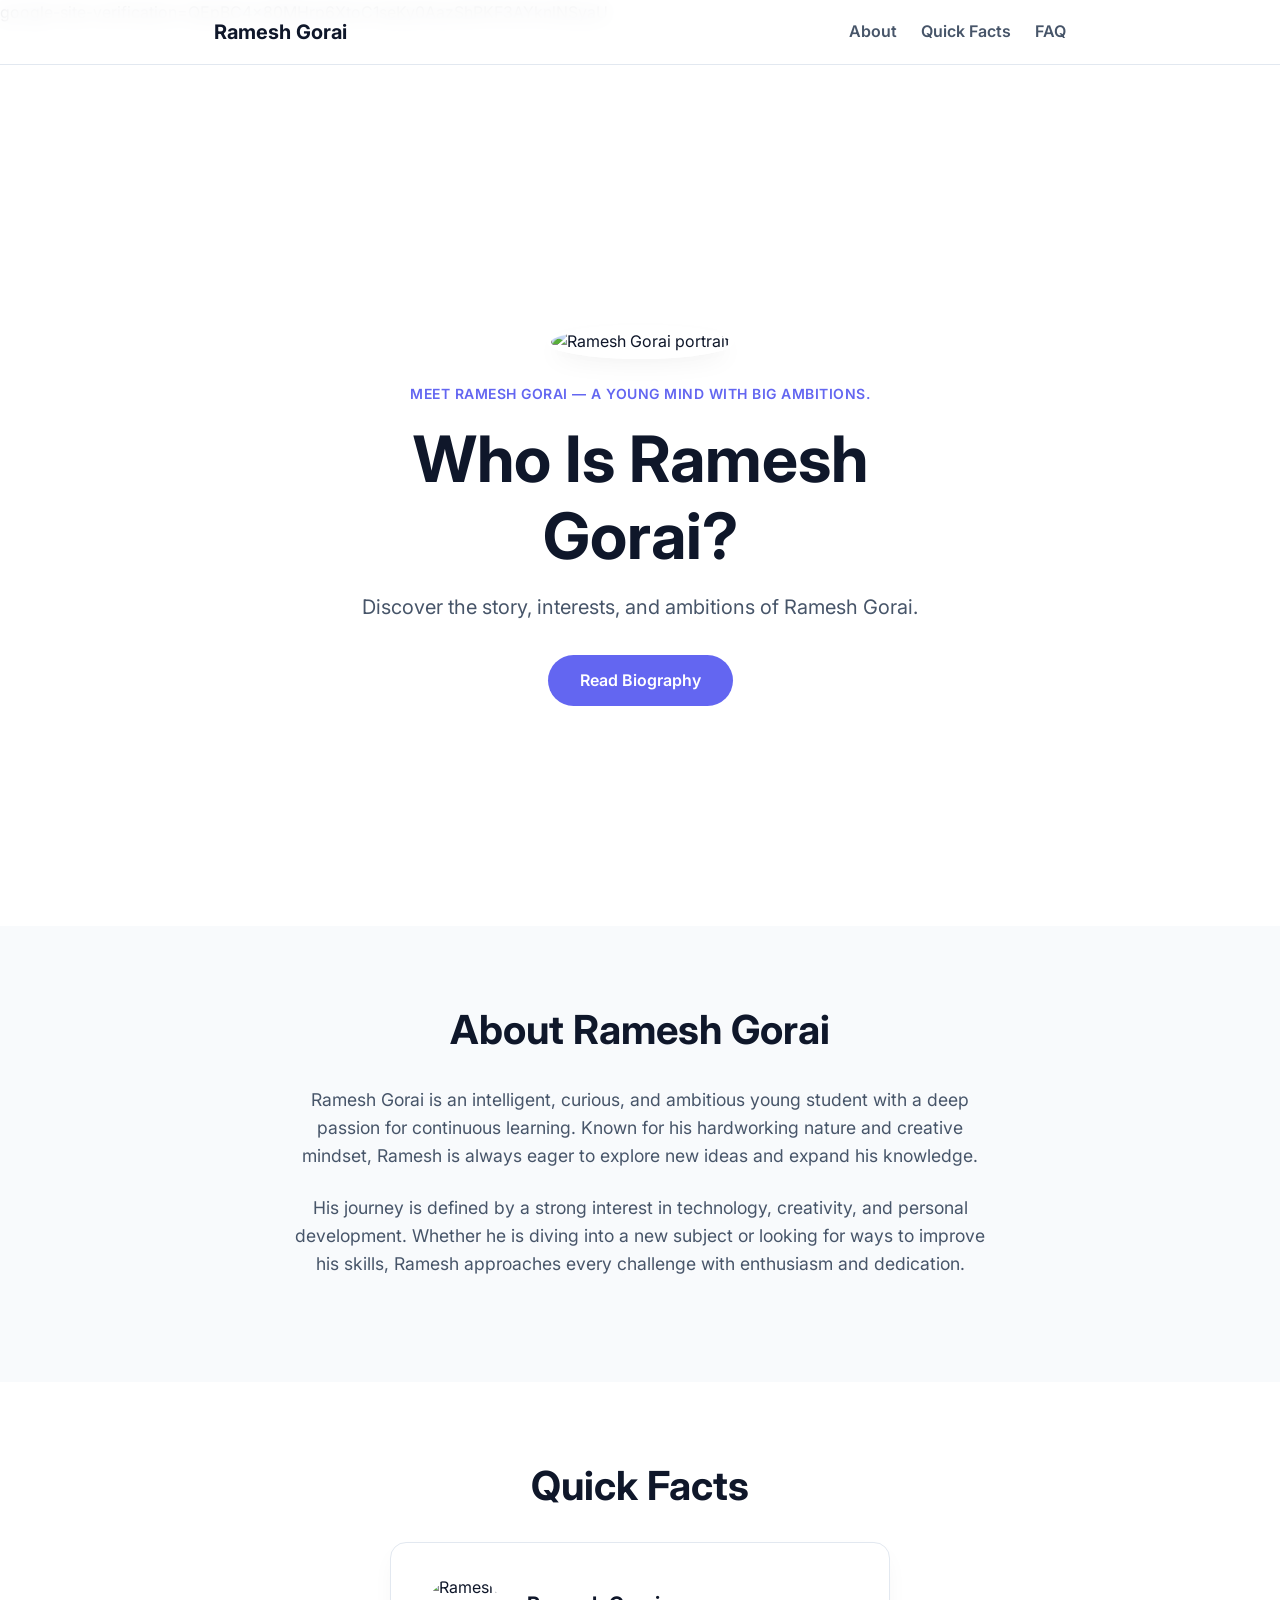
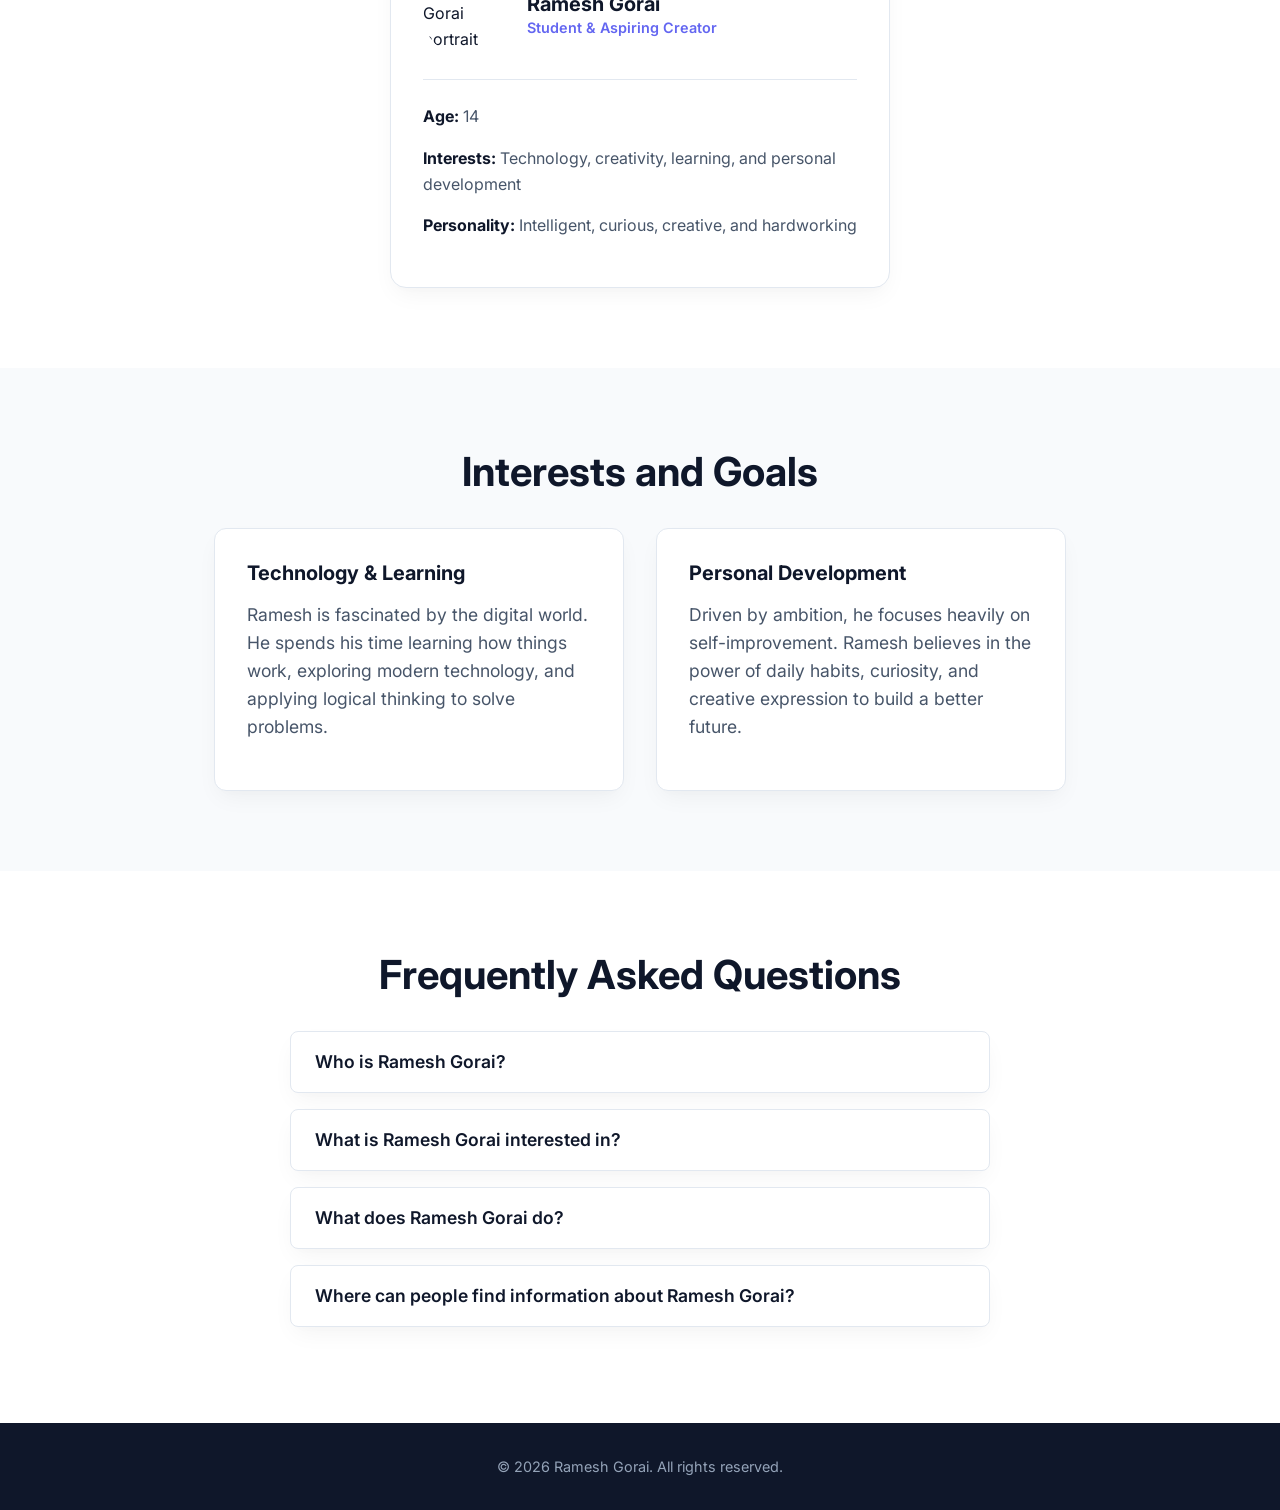
==== index.html @ 3f6446bc "Add files via upload" ====
<!DOCTYPE html>
<html lang="en">
<head> google-site-verification=QEpBC4x80MHrp6XtoC1seKy0AazShPKF3AYknlNSyaU
    <meta charset="UTF-8">
    <meta name="viewport" content="width=device-width, initial-scale=1.0">
    <title>Who Is Ramesh Gorai? Biography, Profile & Photo</title>
    <meta name="description" content="Learn about Ramesh Gorai, a young student interested in technology, creativity, learning, and personal development. Explore his profile and photo.">
    <link rel="canonical" href="https://yourdomain.com/">
    
    <!-- Open Graph Metadata -->
    <meta property="og:title" content="Who Is Ramesh Gorai? Biography, Profile & Photo">
    <meta property="og:description" content="Discover the story, interests, and ambitions of Ramesh Gorai, a young mind with big ambitions.">
    <meta property="og:image" content="https://i.ibb.co/mrfHBSR8/IMG-20260924-110517676-HDR-PORTRAIT.webp">
    <meta property="og:url" content="https://yourdomain.com/">
    <meta property="og:type" content="profile">
    
    <!-- Favicon -->
    <link rel="icon" type="image/png" href="[data-uri]"> <!-- Placeholder, replace with real favicon -->

    <!-- CSS and Google Fonts -->
    <link rel="stylesheet" href="style.css">
    <link rel="preconnect" href="https://fonts.googleapis.com">
    <link rel="preconnect" href="https://fonts.gstatic.com" crossorigin>
    <link href="https://fonts.googleapis.com/css2?family=Inter:wght@300;400;600;700&display=swap" rel="stylesheet">

    <!-- Schema.org JSON-LD -->
    <script type="application/ld+json">
    {
      "@context": "https://schema.org",
      "@graph": [
        {
          "@type": "Person",
          "@id": "https://yourdomain.com/#rameshgorai",
          "name": "Ramesh Gorai",
          "image": "https://i.ibb.co/mrfHBSR8/IMG-20260924-110517676-HDR-PORTRAIT.webp",
          "description": "Ramesh Gorai is a young, ambitious student who is passionate about technology, creativity, learning, and personal development."
        },
        {
          "@type": "WebSite",
          "@id": "https://yourdomain.com/#website",
          "url": "https://yourdomain.com/",
          "name": "Ramesh Gorai Profile",
          "publisher": {
            "@id": "https://yourdomain.com/#rameshgorai"
          }
        },
        {
          "@type": "WebPage",
          "@id": "https://yourdomain.com/#webpage",
          "url": "https://yourdomain.com/",
          "name": "Who Is Ramesh Gorai? Biography, Profile & Photo",
          "description": "Learn about Ramesh Gorai, a young student interested in technology, creativity, learning, and personal development. Explore his profile and photo.",
          "isPartOf": {
            "@id": "https://yourdomain.com/#website"
          },
          "about": {
            "@id": "https://yourdomain.com/#rameshgorai"
          }
        }
      ]
    }
    </script>
</head>
<body>

    <nav class="navbar">
        <div class="nav-container">
            <a href="#" class="logo">Ramesh Gorai</a>
            <ul class="nav-links">
                <li><a href="#about">About</a></li>
                <li><a href="#facts">Quick Facts</a></li>
                <li><a href="#faq">FAQ</a></li>
            </ul>
        </div>
    </nav>

    <main>
        <!-- Hero Section -->
        <section id="hero" class="hero fade-in">
            <div class="hero-content">
                <img src="https://i.ibb.co/mrfHBSR8/IMG-20260924-110517676-HDR-PORTRAIT.webp" alt="Ramesh Gorai portrait" class="hero-img">
                <p class="tagline">Meet Ramesh Gorai — A Young Mind with Big Ambitions.</p>
                <h1>Who Is Ramesh Gorai?</h1>
                <p class="subtitle">Discover the story, interests, and ambitions of Ramesh Gorai.</p>
                <a href="#about" class="btn">Read Biography</a>
            </div>
        </section>

        <!-- About Section -->
        <section id="about" class="section bg-light slide-up">
            <div class="container">
                <h2>About Ramesh Gorai</h2>
                <div class="about-text">
                    <p>Ramesh Gorai is an intelligent, curious, and ambitious young student with a deep passion for continuous learning. Known for his hardworking nature and creative mindset, Ramesh is always eager to explore new ideas and expand his knowledge.</p>
                    <p>His journey is defined by a strong interest in technology, creativity, and personal development. Whether he is diving into a new subject or looking for ways to improve his skills, Ramesh approaches every challenge with enthusiasm and dedication.</p>
                </div>
            </div>
        </section>

        <!-- Quick Facts / Profile Card -->
        <section id="facts" class="section slide-up">
            <div class="container">
                <h2>Quick Facts</h2>
                <div class="profile-card">
                    <div class="card-header">
                        <img src="https://i.ibb.co/mrfHBSR8/IMG-20260924-110517676-HDR-PORTRAIT.webp" alt="Ramesh Gorai portrait" class="card-img">
                        <div class="card-title">
                            <h3>Ramesh Gorai</h3>
                            <p>Student & Aspiring Creator</p>
                        </div>
                    </div>
                    <ul class="card-details">
                        <li><strong>Age:</strong> 14</li>
                        <li><strong>Interests:</strong> Technology, creativity, learning, and personal development</li>
                        <li><strong>Personality:</strong> Intelligent, curious, creative, and hardworking</li>
                    </ul>
                </div>
            </div>
        </section>

        <!-- Interests and Goals -->
        <section id="goals" class="section bg-light slide-up">
            <div class="container">
                <h2>Interests and Goals</h2>
                <div class="grid-2">
                    <div class="grid-item">
                        <h3>Technology & Learning</h3>
                        <p>Ramesh is fascinated by the digital world. He spends his time learning how things work, exploring modern technology, and applying logical thinking to solve problems.</p>
                    </div>
                    <div class="grid-item">
                        <h3>Personal Development</h3>
                        <p>Driven by ambition, he focuses heavily on self-improvement. Ramesh believes in the power of daily habits, curiosity, and creative expression to build a better future.</p>
                    </div>
                </div>
            </div>
        </section>

        <!-- FAQ Section -->
        <section id="faq" class="section slide-up">
            <div class="container">
                <h2>Frequently Asked Questions</h2>
                <div class="faq-container">
                    <details class="faq-item">
                        <summary>Who is Ramesh Gorai?</summary>
                        <p>Ramesh Gorai is a young, ambitious student known for his intelligence, curiosity, and hardworking nature. He is passionate about learning and personal growth.</p>
                    </details>
                    <details class="faq-item">
                        <summary>What is Ramesh Gorai interested in?</summary>
                        <p>He is primarily interested in technology, creativity, continuous learning, and personal development.</p>
                    </details>
                    <details class="faq-item">
                        <summary>What does Ramesh Gorai do?</summary>
                        <p>Ramesh is currently a student and an aspiring creator. He dedicates his time to his education while exploring his interests in the tech and creative fields.</p>
                    </details>
                    <details class="faq-item">
                        <summary>Where can people find information about Ramesh Gorai?</summary>
                        <p>The most accurate and up-to-date information about Ramesh's biography, interests, and profile can be found right here on his official profile website.</p>
                    </details>
                </div>
            </div>
        </section>
    </main>

    <footer>
        <div class="container">
            <p>&copy; <span id="year"></span> Ramesh Gorai. All rights reserved.</p>
        </div>
    </footer>

    <script src="script.js"></script>
</body>
</html>
---- style.css ----
:root {
    --bg-color: #ffffff;
    --bg-light: #f8fafc;
    --text-main: #0f172a;
    --text-muted: #475569;
    --accent: #6366f1; /* Subtle Indigo/Purple */
    --accent-hover: #4f46e5;
    --card-shadow: 0 10px 25px -5px rgba(0, 0, 0, 0.05), 0 8px 10px -6px rgba(0, 0, 0, 0.01);
}

* {
    margin: 0;
    padding: 0;
    box-sizing: border-box;
}

html {
    scroll-behavior: smooth;
    font-family: 'Inter', sans-serif;
    color: var(--text-main);
    background-color: var(--bg-color);
    line-height: 1.6;
}

body {
    overflow-x: hidden;
}

/* Typography */
h1, h2, h3 {
    font-weight: 700;
    line-height: 1.2;
    margin-bottom: 1rem;
}

h1 { font-size: clamp(2.5rem, 5vw, 4rem); }
h2 { font-size: clamp(2rem, 4vw, 2.5rem); text-align: center; margin-bottom: 2rem;}
h3 { font-size: 1.25rem; color: var(--text-main); }
p { color: var(--text-muted); margin-bottom: 1rem; font-size: 1.1rem; }

/* Layout & Containers */
.container {
    max-width: 900px;
    margin: 0 auto;
    padding: 0 1.5rem;
}

.section {
    padding: 5rem 0;
}
.bg-light { background-color: var(--bg-light); }

/* Navbar */
.navbar {
    position: fixed;
    top: 0;
    width: 100%;
    background: rgba(255, 255, 255, 0.9);
    backdrop-filter: blur(10px);
    border-bottom: 1px solid #e2e8f0;
    z-index: 1000;
}

.nav-container {
    max-width: 900px;
    margin: 0 auto;
    padding: 1rem 1.5rem;
    display: flex;
    justify-content: space-between;
    align-items: center;
}

.logo {
    font-weight: 700;
    font-size: 1.25rem;
    text-decoration: none;
    color: var(--text-main);
}

.nav-links {
    list-style: none;
    display: flex;
    gap: 1.5rem;
}

.nav-links a {
    text-decoration: none;
    color: var(--text-muted);
    font-weight: 600;
    transition: color 0.3s;
}

.nav-links a:hover { color: var(--accent); }

/* Hero Section */
.hero {
    min-height: 100vh;
    display: flex;
    align-items: center;
    justify-content: center;
    text-align: center;
    padding-top: 5rem;
}

.hero-content {
    max-width: 700px;
    padding: 2rem;
}

.hero-img {
    width: 180px;
    height: 180px;
    border-radius: 50%;
    object-fit: cover;
    margin-bottom: 1.5rem;
    box-shadow: var(--card-shadow);
    border: 4px solid white;
}

.tagline {
    color: var(--accent);
    font-weight: 600;
    letter-spacing: 0.5px;
    text-transform: uppercase;
    font-size: 0.875rem;
}

.subtitle {
    font-size: 1.25rem;
    margin-bottom: 2rem;
}

.btn {
    display: inline-block;
    padding: 0.8rem 2rem;
    background-color: var(--accent);
    color: white;
    text-decoration: none;
    border-radius: 50px;
    font-weight: 600;
    transition: background-color 0.3s, transform 0.2s;
}

.btn:hover {
    background-color: var(--accent-hover);
    transform: translateY(-2px);
}

/* About Text */
.about-text p { text-align: center; max-width: 700px; margin: 0 auto 1.5rem auto; }

/* Profile Card */
.profile-card {
    background: white;
    border-radius: 16px;
    padding: 2rem;
    box-shadow: var(--card-shadow);
    max-width: 500px;
    margin: 0 auto;
    border: 1px solid #e2e8f0;
}

.card-header {
    display: flex;
    align-items: center;
    gap: 1.5rem;
    margin-bottom: 1.5rem;
    padding-bottom: 1.5rem;
    border-bottom: 1px solid #e2e8f0;
}

.card-img {
    width: 80px;
    height: 80px;
    border-radius: 50%;
    object-fit: cover;
}

.card-title h3 { margin: 0; }
.card-title p { margin: 0; font-size: 0.9rem; color: var(--accent); font-weight: 600; }

.card-details { list-style: none; }
.card-details li { margin-bottom: 1rem; color: var(--text-muted); }
.card-details strong { color: var(--text-main); }

/* Grid */
.grid-2 {
    display: grid;
    grid-template-columns: 1fr 1fr;
    gap: 2rem;
}

.grid-item {
    background: white;
    padding: 2rem;
    border-radius: 12px;
    box-shadow: var(--card-shadow);
    border: 1px solid #e2e8f0;
}

/* FAQ */
.faq-container {
    max-width: 700px;
    margin: 0 auto;
}

.faq-item {
    background: white;
    margin-bottom: 1rem;
    border-radius: 8px;
    box-shadow: var(--card-shadow);
    border: 1px solid #e2e8f0;
    padding: 1rem 1.5rem;
}

.faq-item summary {
    font-weight: 600;
    cursor: pointer;
    font-size: 1.1rem;
    color: var(--text-main);
    list-style: none;
    display: flex;
    justify-content: space-between;
}

.faq-item summary::-webkit-details-marker { display: none; }
.faq-item p { margin-top: 1rem; margin-bottom: 0; }

/* Footer */
footer {
    text-align: center;
    padding: 2rem 0;
    background: var(--text-main);
    color: white;
}
footer p { color: #94a3b8; margin: 0; font-size: 0.9rem; }

/* Animations */
.fade-in { animation: fadeIn 1s ease-in; }
@keyframes fadeIn { from { opacity: 0; } to { opacity: 1; } }

.slide-up {
    opacity: 0;
    transform: translateY(30px);
    transition: all 0.8s ease-out;
}
.slide-up.visible {
    opacity: 1;
    transform: translateY(0);
}

/* Mobile Responsive */
@media (max-width: 768px) {
    .nav-links { display: none; } /* Simplified for mobile */
    .grid-2 { grid-template-columns: 1fr; }
}
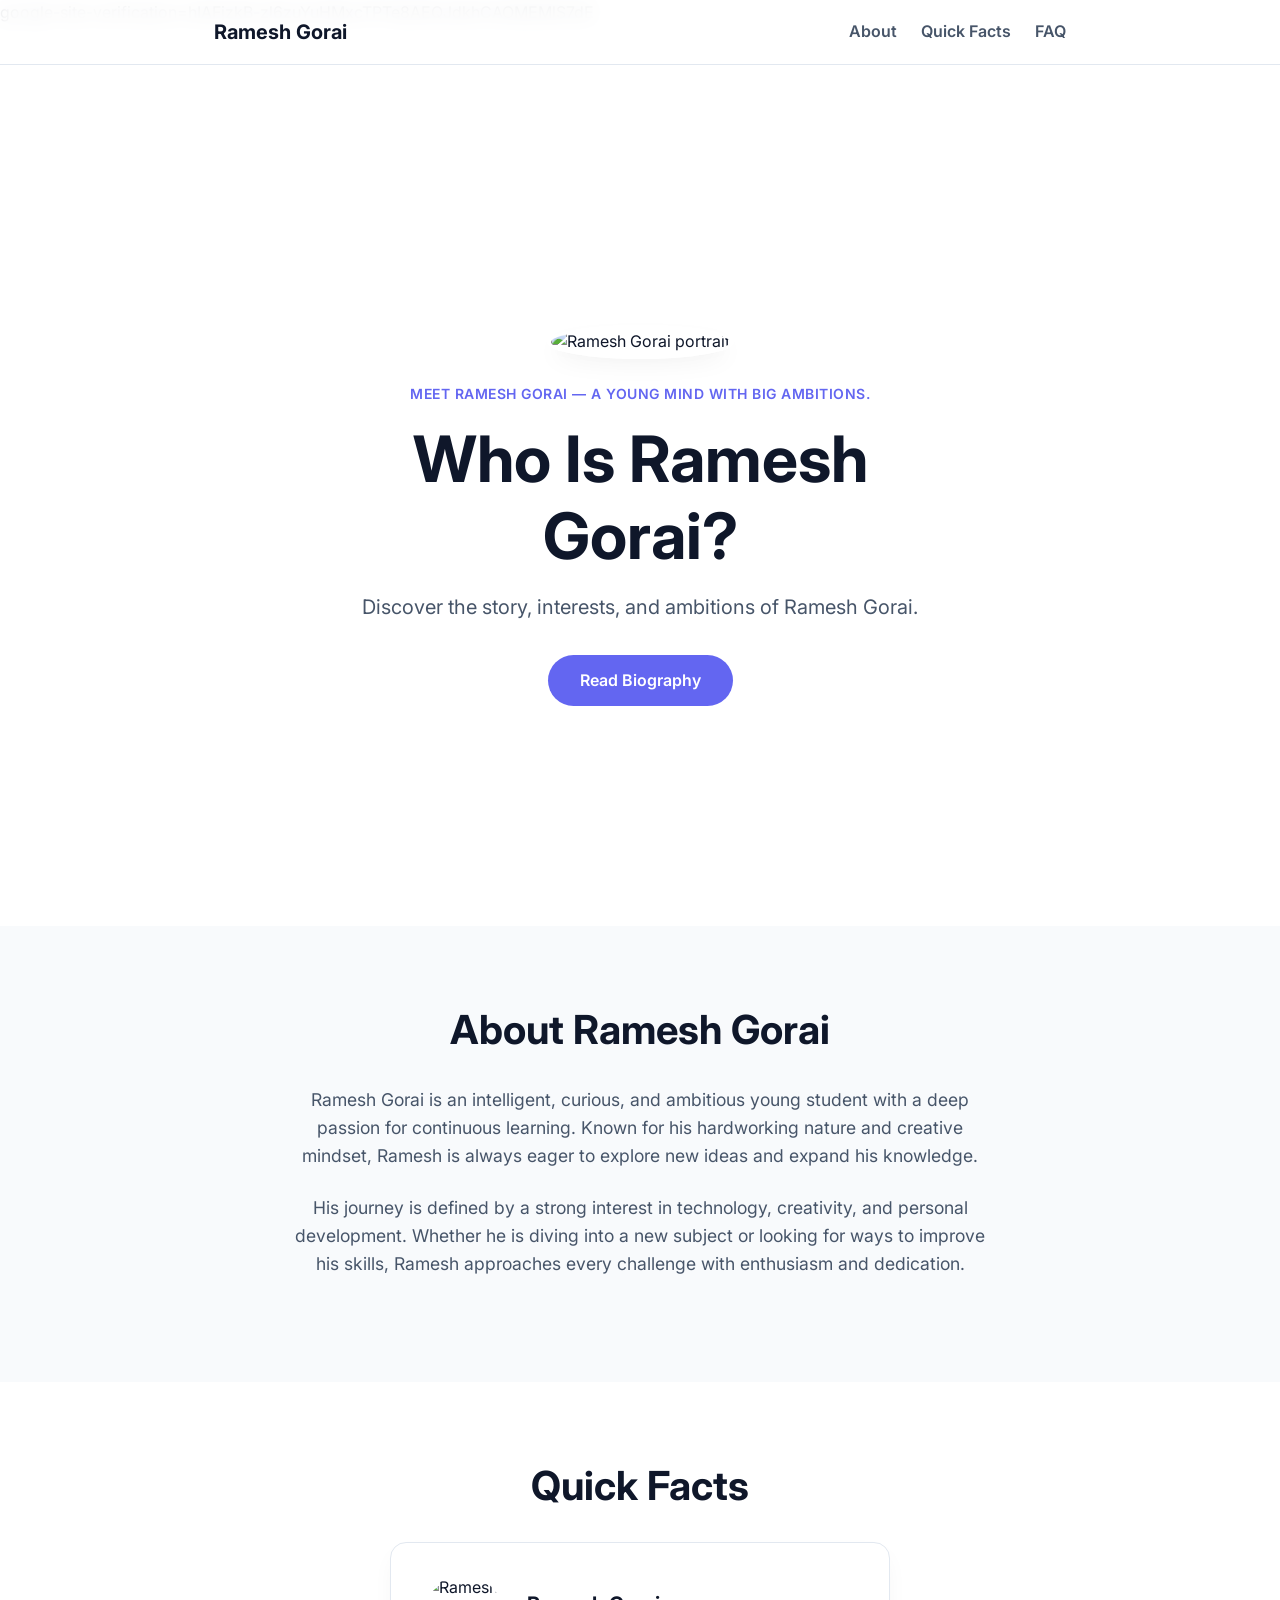
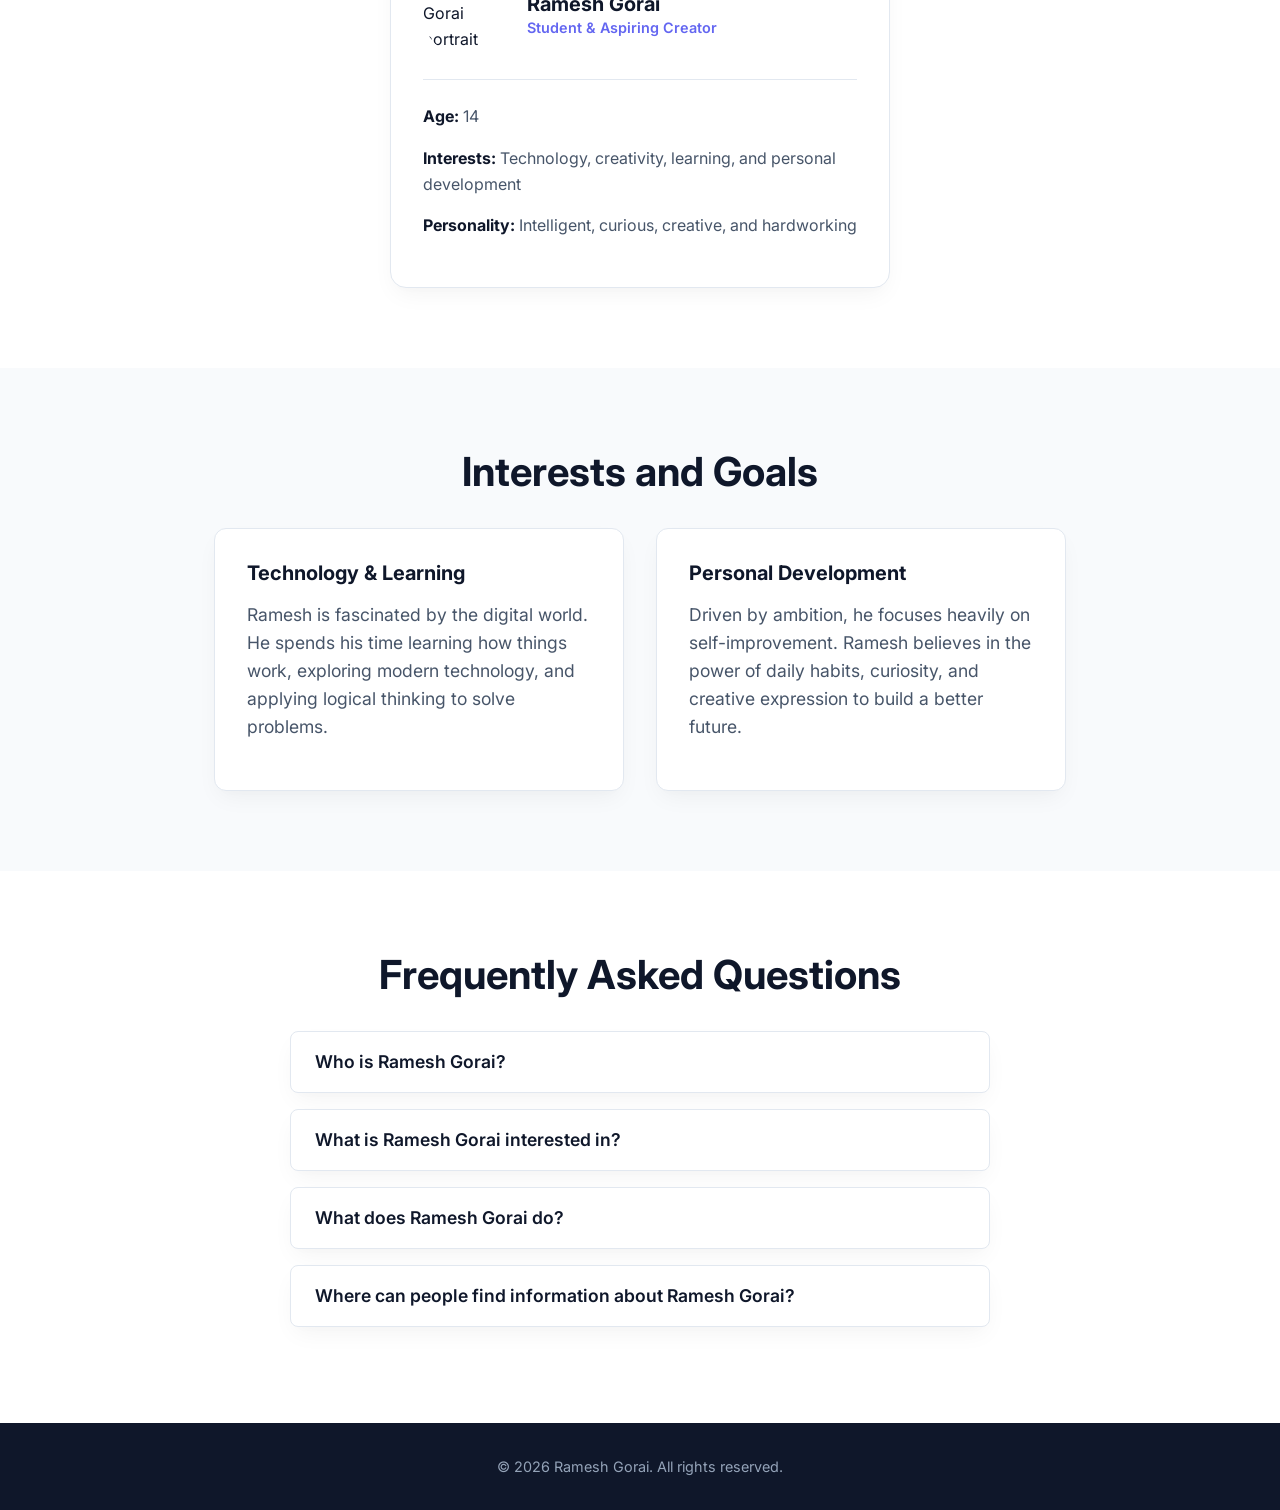
==== commit b54e5cba: "Update Google site verification in index.html" ====
--- a/index.html
+++ b/index.html
@@ -1,6 +1,6 @@
 <!DOCTYPE html>
 <html lang="en">
-<head> google-site-verification=QEpBC4x80MHrp6XtoC1seKy0AazShPKF3AYknlNSyaU
+<head> google-site-verification=hIAFjzkB-zl6zuYuHMxcTPTe8AEQJdkhCAOMEMlS7dE
     <meta charset="UTF-8">
     <meta name="viewport" content="width=device-width, initial-scale=1.0">
     <title>Who Is Ramesh Gorai? Biography, Profile & Photo</title>
@@ -169,4 +169,4 @@
 
     <script src="script.js"></script>
 </body>
-</html>+</html>
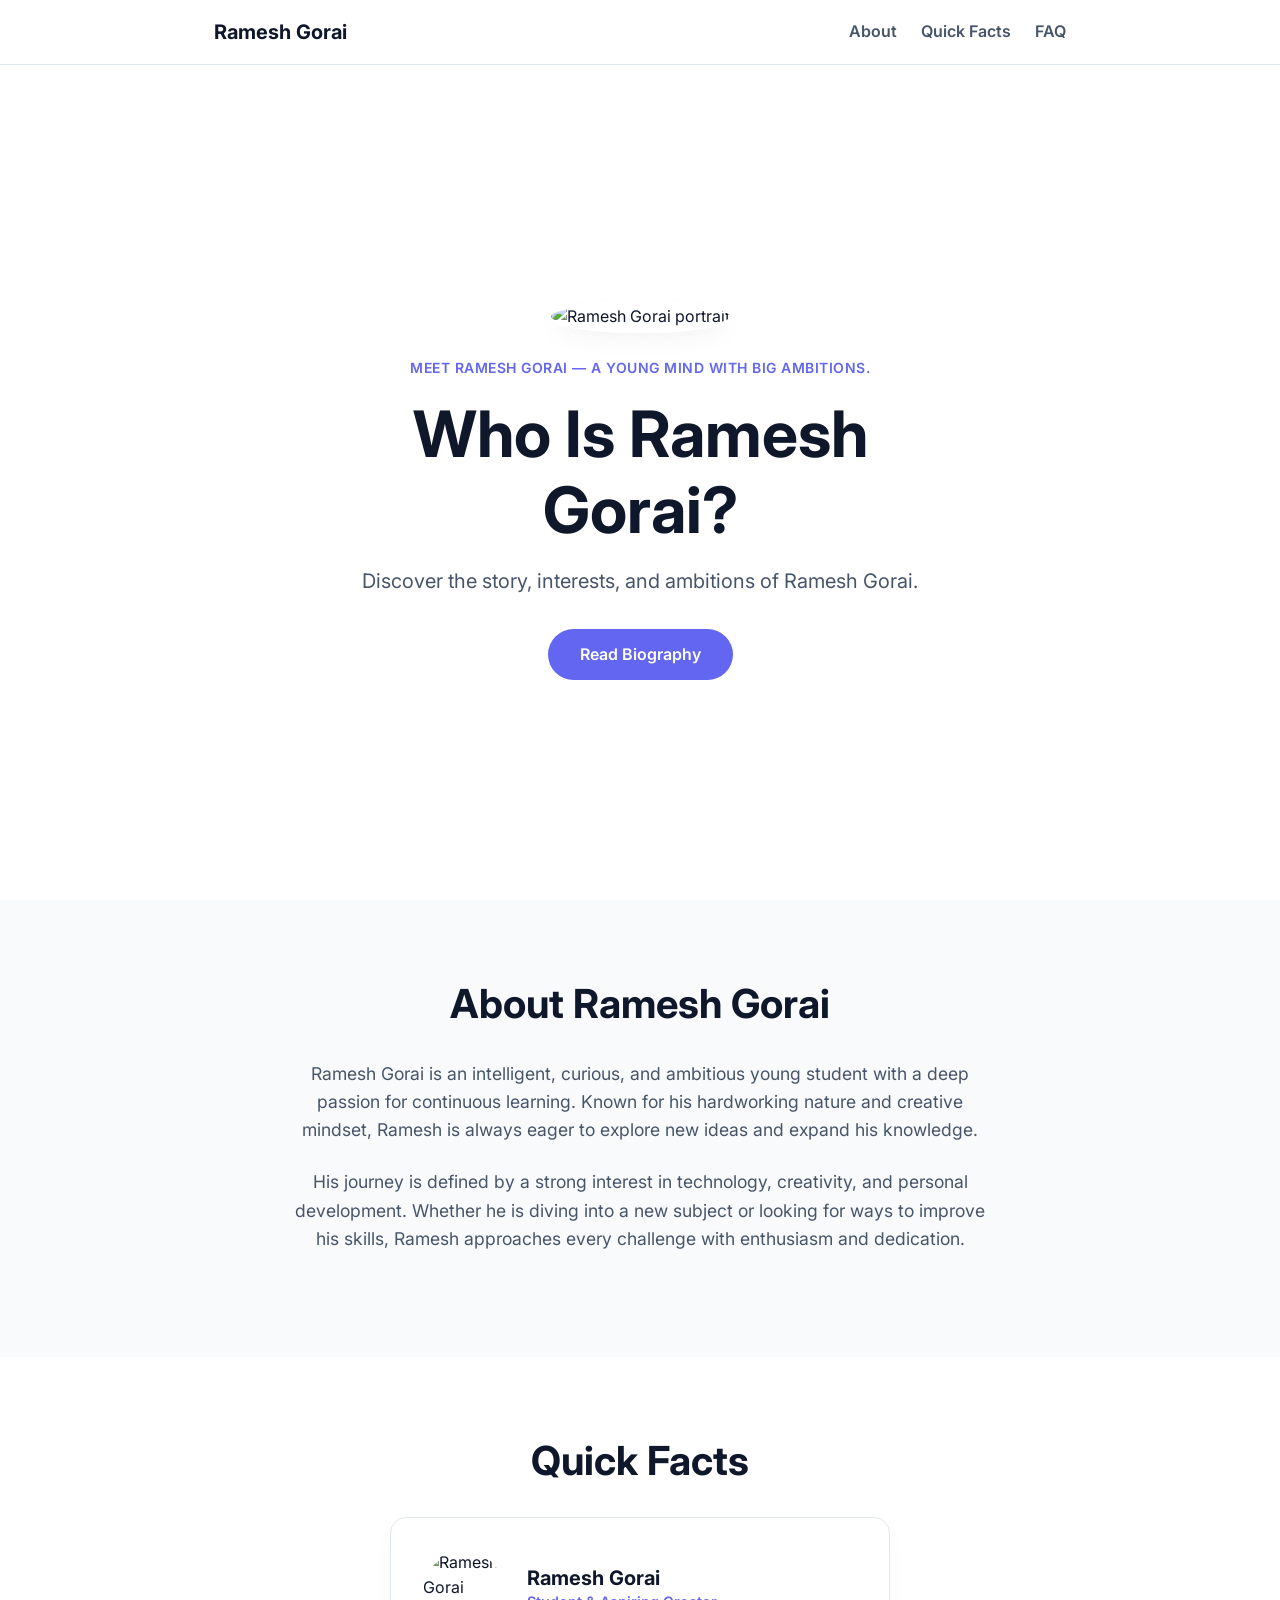
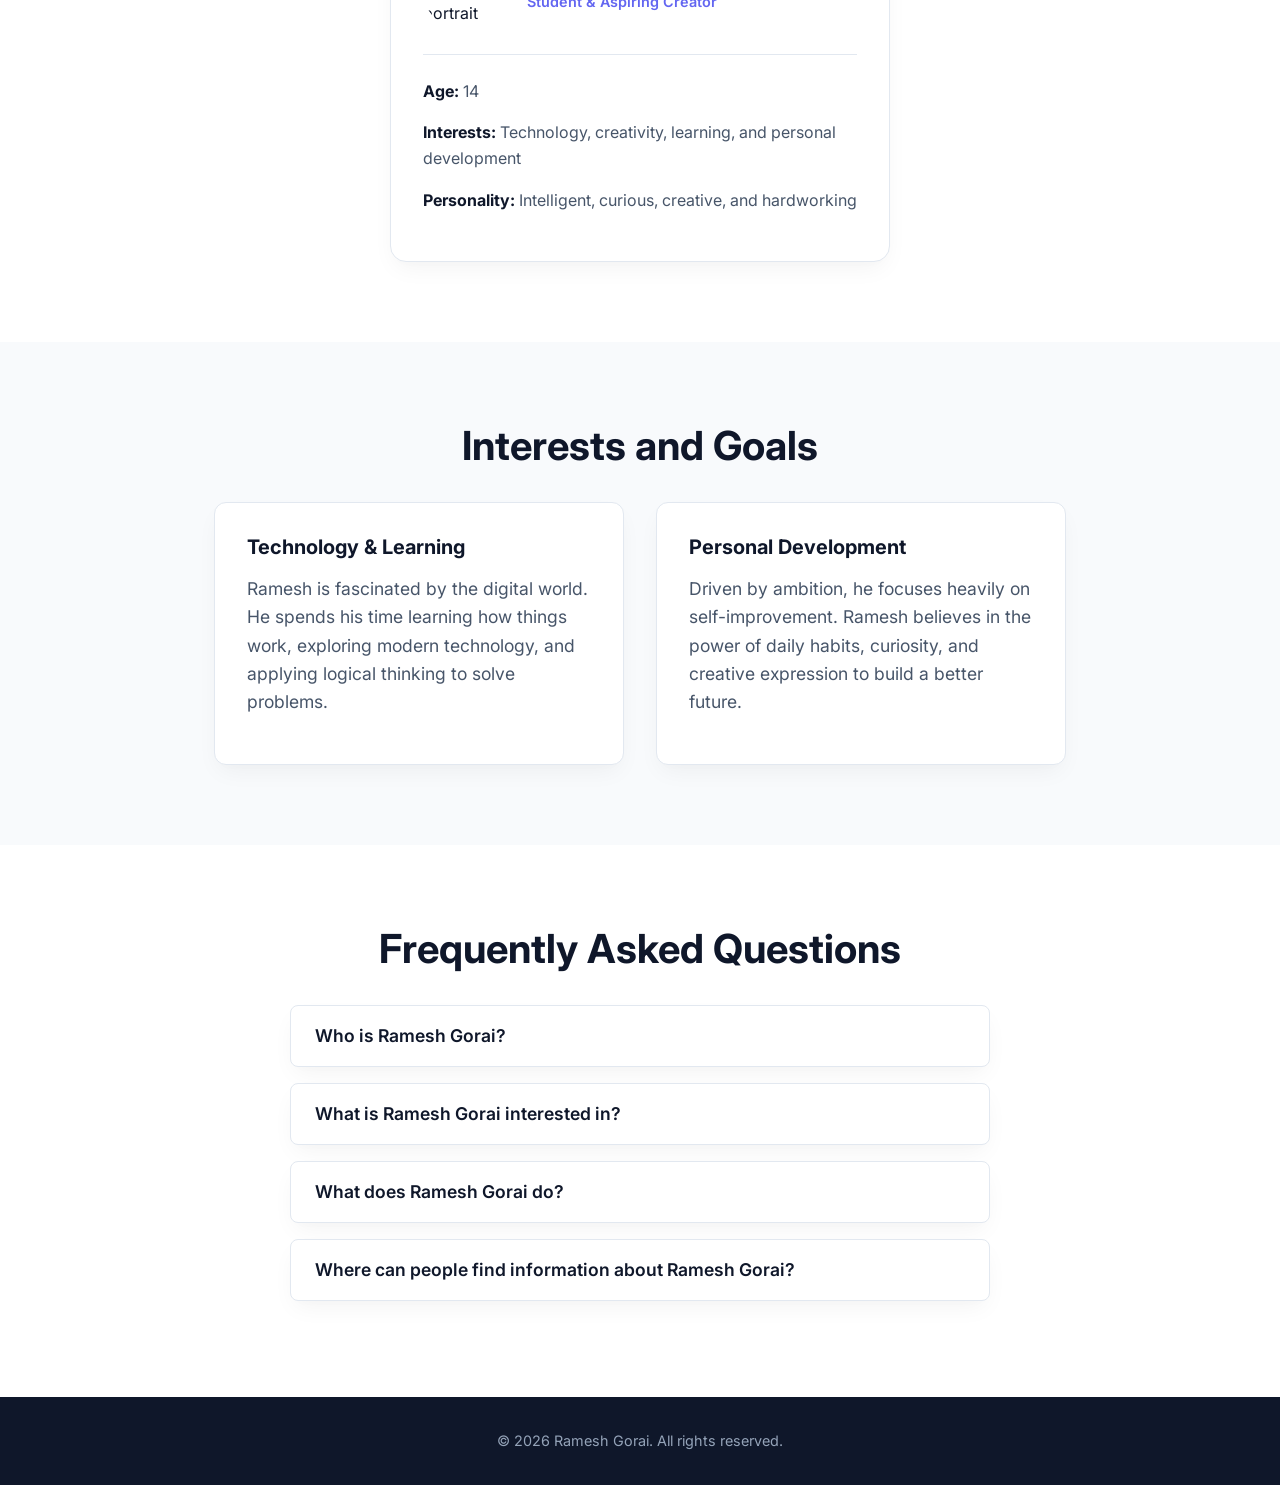
==== commit 89358ac9: "Update Google site verification meta tag Updated Google site verification meta tag for SEO." ====
--- a/index.html
+++ b/index.html
@@ -1,6 +1,6 @@
 <!DOCTYPE html>
 <html lang="en">
-<head> google-site-verification=hIAFjzkB-zl6zuYuHMxcTPTe8AEQJdkhCAOMEMlS7dE
+<head> <meta name="google-site-verification" content="j0bfSV86lfx9Ll_Ak0Zt180JeJ-VA_g7kWghMiIHZCo" />
     <meta charset="UTF-8">
     <meta name="viewport" content="width=device-width, initial-scale=1.0">
     <title>Who Is Ramesh Gorai? Biography, Profile & Photo</title>
